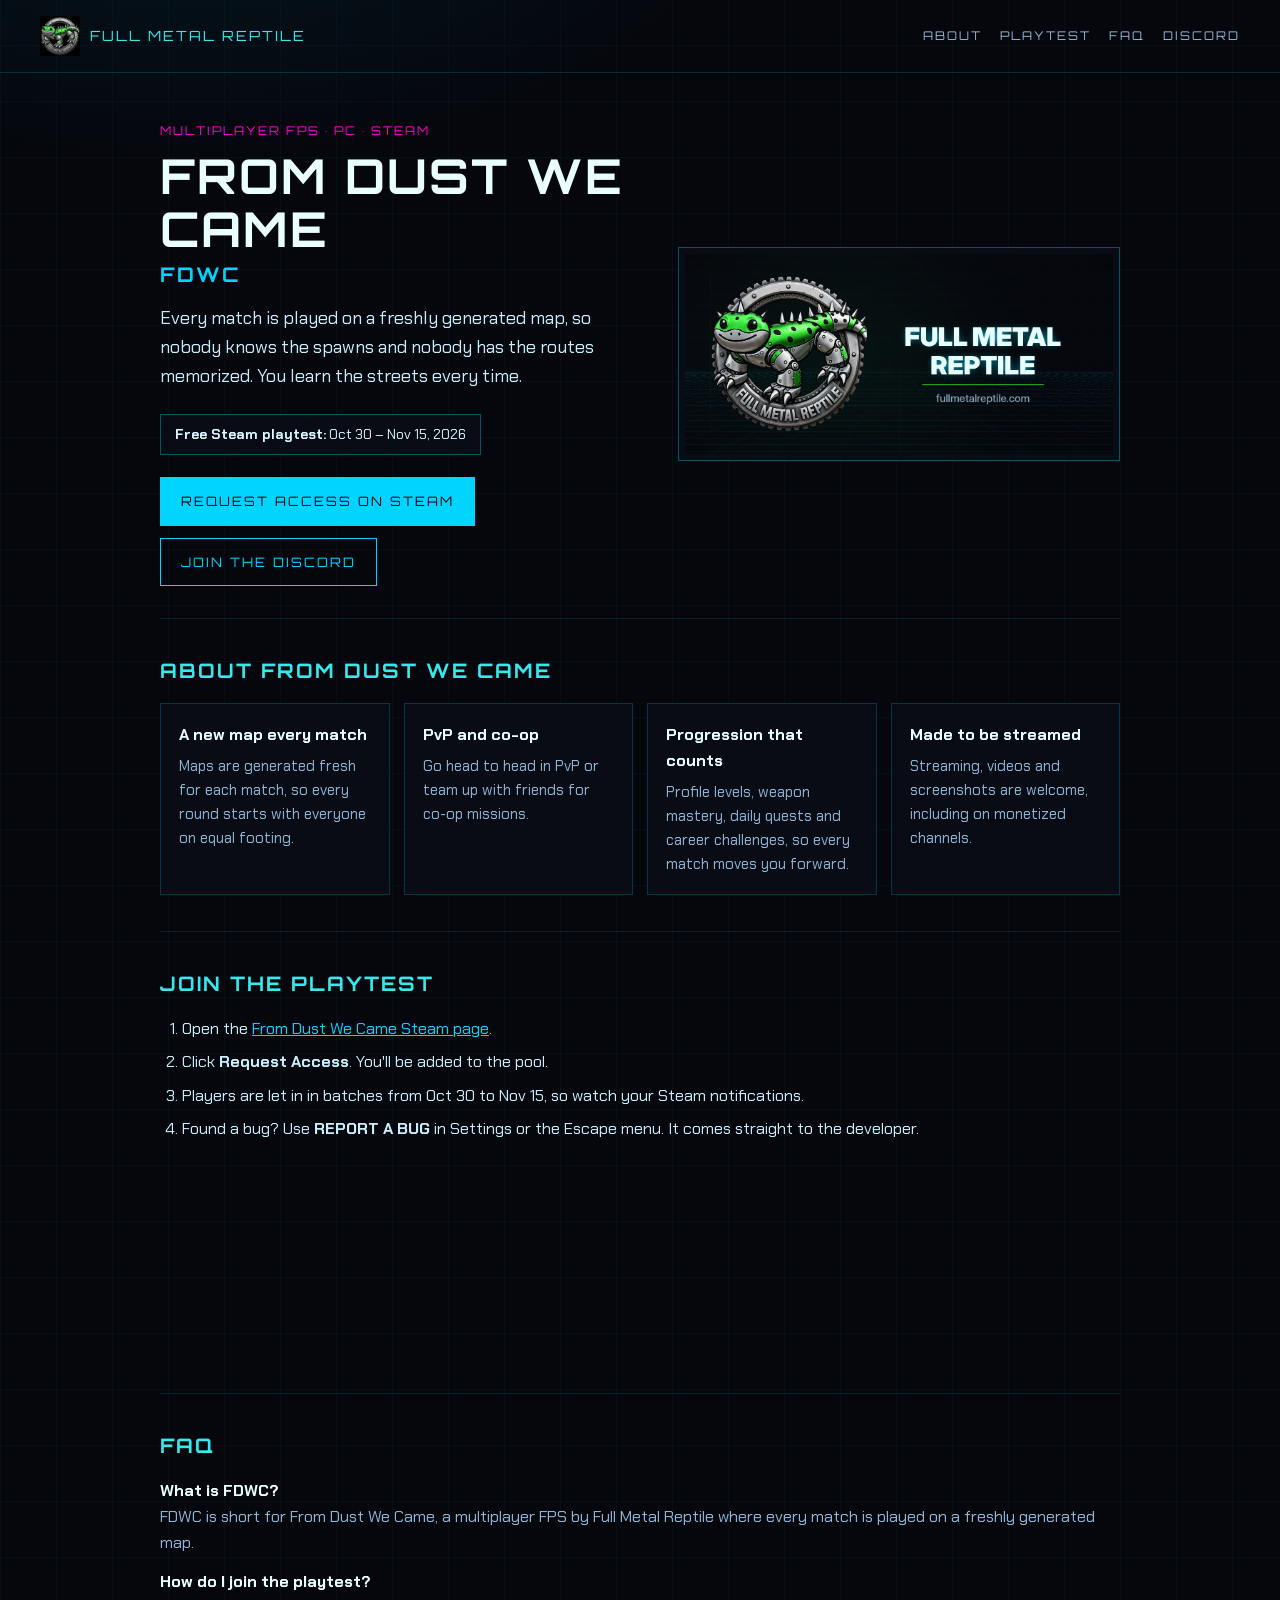
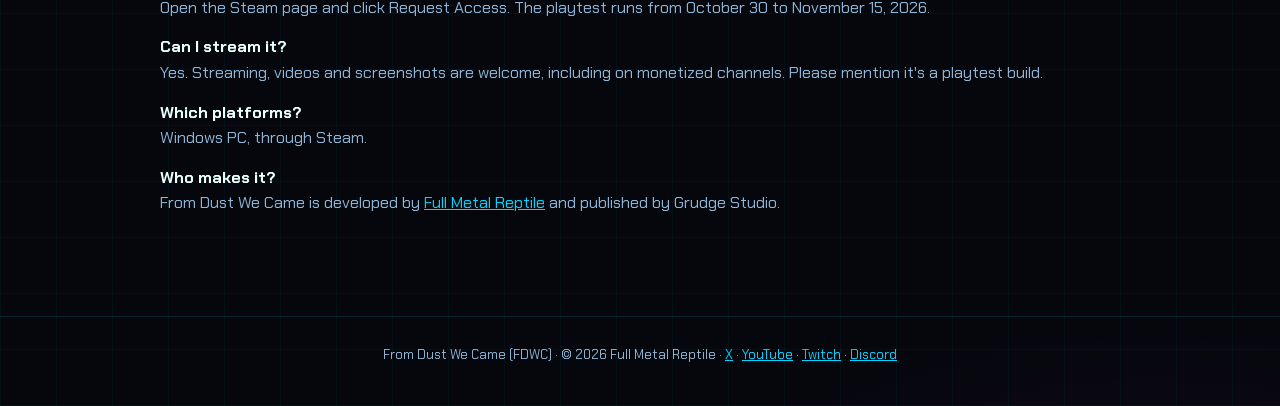
==== from-dust-we-came/index.html @ eb2234e9 "Add From Dust We Came (FDWC) game page" ====
<!DOCTYPE html>
<html lang="en">
<head>
  <meta charset="UTF-8">
  <meta name="viewport" content="width=device-width, initial-scale=1.0">
  <title>From Dust We Came (FDWC) – Multiplayer FPS | Free Steam Playtest</title>
  <meta name="description" content="From Dust We Came (FDWC) is a multiplayer FPS by Full Metal Reptile where every match is played on a freshly generated map. PvP, co-op missions and deep progression. Free Steam playtest Oct 30 – Nov 15, 2026.">
  <link rel="canonical" href="https://fullmetalreptile.com/from-dust-we-came/">
  <link rel="icon" type="image/x-icon" href="/favicon.ico" sizes="16x16 32x32 48x48 64x64">
  <link rel="icon" type="image/png" href="/icon-192.png" sizes="192x192">
  <link rel="apple-touch-icon" href="/apple-touch-icon.png">
  <meta name="theme-color" content="#0055cc">

  <meta property="og:type" content="website">
  <meta property="og:site_name" content="Full Metal Reptile">
  <meta property="og:title" content="From Dust We Came (FDWC) – multiplayer FPS, new map every match">
  <meta property="og:description" content="Every match is played on a freshly generated map, so nobody knows the spawns. Free Steam playtest Oct 30 – Nov 15.">
  <meta property="og:url" content="https://fullmetalreptile.com/from-dust-we-came/">
  <meta property="og:image" content="https://cdn.cloudflare.steamstatic.com/steam/apps/5447690/header.jpg">
  <meta property="og:image:alt" content="From Dust We Came key art">
  <meta name="twitter:card" content="summary_large_image">
  <meta name="twitter:site" content="@FullMetalRep">
  <meta name="twitter:title" content="From Dust We Came (FDWC) – multiplayer FPS">
  <meta name="twitter:description" content="New map every match. Free Steam playtest Oct 30 – Nov 15.">
  <meta name="twitter:image" content="https://cdn.cloudflare.steamstatic.com/steam/apps/5447690/header.jpg">

  <link rel="preconnect" href="https://fonts.googleapis.com">
  <link rel="preconnect" href="https://fonts.gstatic.com" crossorigin>
  <link href="https://fonts.googleapis.com/css2?family=Orbitron:wght@700&family=Chakra+Petch:wght@400;700&display=swap" rel="stylesheet">

  <script type="application/ld+json">
  {
    "@context": "https://schema.org",
    "@graph": [
      {
        "@type": "VideoGame",
        "@id": "https://fullmetalreptile.com/from-dust-we-came/#game",
        "name": "From Dust We Came",
        "alternateName": ["FDWC", "From Dust We Came FPS"],
        "url": "https://fullmetalreptile.com/from-dust-we-came/",
        "description": "A multiplayer first-person shooter where every match is played on a freshly generated map. PvP, co-op missions and progression with profile levels, weapon mastery, daily quests and career challenges.",
        "image": "https://cdn.cloudflare.steamstatic.com/steam/apps/5447690/header.jpg",
        "genre": ["First-person shooter", "Multiplayer", "Indie"],
        "gamePlatform": "PC",
        "operatingSystem": "Windows",
        "applicationCategory": "Game",
        "playMode": ["MultiPlayer", "CoOp"],
        "author": { "@id": "https://fullmetalreptile.com/#org" },
        "publisher": { "@type": "Organization", "name": "Grudge Studio" },
        "sameAs": ["https://store.steampowered.com/app/5447690/"],
        "offers": {
          "@type": "Offer",
          "url": "https://store.steampowered.com/app/5447690/",
          "availability": "https://schema.org/PreOrder",
          "category": "Free playtest"
        }
      },
      {
        "@type": "Organization",
        "@id": "https://fullmetalreptile.com/#org",
        "name": "Full Metal Reptile",
        "url": "https://fullmetalreptile.com/",
        "logo": "https://fullmetalreptile.com/icon-512.png"
      },
      {
        "@type": "FAQPage",
        "mainEntity": [
          {
            "@type": "Question",
            "name": "What is FDWC?",
            "acceptedAnswer": { "@type": "Answer", "text": "FDWC is short for From Dust We Came, a multiplayer FPS by Full Metal Reptile where every match is played on a freshly generated map." }
          },
          {
            "@type": "Question",
            "name": "How do I join the From Dust We Came playtest?",
            "acceptedAnswer": { "@type": "Answer", "text": "Open the From Dust We Came Steam page and click Request Access. Players are let in in batches during the playtest, which runs from October 30 to November 15, 2026." }
          },
          {
            "@type": "Question",
            "name": "Can I stream the playtest?",
            "acceptedAnswer": { "@type": "Answer", "text": "Yes. Streaming, videos and screenshots are welcome, including on monetized channels. Please mention that it is a playtest build." }
          }
        ]
      }
    ]
  }
  </script>

  <style>
    :root { --bg:#05070d; --panel:rgba(10,14,22,.85); --cyan:#00d4ff; --cyan-soft:#36e9ed; --dim:#8fb6d6; --magenta:#ff00cc; }
    * { margin:0; padding:0; box-sizing:border-box; }
    html { scroll-behavior:smooth; }
    body { font-family:'Chakra Petch','Segoe UI',system-ui,sans-serif; background:var(--bg); color:#d8f6ff; line-height:1.6;
      background-image:
        radial-gradient(1000px 600px at 15% -10%, rgba(0,212,255,.09), transparent 60%),
        radial-gradient(900px 500px at 90% 110%, rgba(255,0,204,.06), transparent 60%),
        repeating-linear-gradient(0deg, rgba(0,212,255,.04) 0 1px, transparent 1px 56px),
        repeating-linear-gradient(90deg, rgba(0,212,255,.04) 0 1px, transparent 1px 56px); }
    a { color:var(--cyan); }
    *:focus-visible { outline:2.5px solid var(--magenta); outline-offset:2.5px; }
    h1,h2,.kicker,.btn,nav a { font-family:'Orbitron','Chakra Petch',sans-serif; letter-spacing:2px; text-transform:uppercase; }
    nav { display:flex; align-items:center; justify-content:space-between; gap:16px; padding:16px clamp(16px,4vw,40px); border-bottom:1px solid rgba(0,212,255,.18); }
    nav .brand { display:flex; align-items:center; gap:10px; text-decoration:none; color:var(--cyan-soft); font-size:14px; }
    nav .brand img { width:40px; height:40px; }
    nav .links { display:flex; gap:18px; flex-wrap:wrap; }
    nav .links a { color:var(--dim); text-decoration:none; font-size:12px; }
    nav .links a:hover { color:var(--cyan); }
    main { max-width:1040px; margin:0 auto; padding:0 clamp(16px,4vw,40px) 64px; }
    .hero { display:grid; grid-template-columns:minmax(0,1.1fr) minmax(0,1fr); gap:32px; align-items:center; padding:48px 0 32px; }
    .kicker { color:var(--magenta); font-size:12px; margin-bottom:10px; }
    h1 { font-size:clamp(28px,5vw,48px); line-height:1.1; color:#eaffff; margin-bottom:6px; }
    h1 small { display:block; font-size:.42em; color:var(--cyan); margin-top:8px; }
    .lede { font-size:18px; color:#c9eefb; margin:18px 0 24px; }
    .dates { display:inline-block; border:1px solid rgba(0,212,255,.35); background:var(--panel); padding:8px 14px; font-size:14px; margin-bottom:22px; }
    .btns { display:flex; gap:12px; flex-wrap:wrap; }
    .btn { display:inline-block; padding:13px 20px; font-size:13px; text-decoration:none; border:1.5px solid var(--cyan); color:#05070d; background:var(--cyan); }
    .btn.alt { background:transparent; color:var(--cyan); }
    .btn:hover { filter:brightness(1.15); }
    .art { border:1px solid rgba(0,212,255,.35); background:var(--panel); padding:6px; }
    .art img { display:block; width:100%; height:auto; aspect-ratio:460/215; object-fit:cover; }
    section { padding:36px 0; border-top:1px solid rgba(0,212,255,.12); }
    h2 { font-size:20px; color:var(--cyan-soft); margin-bottom:16px; }
    .grid { display:grid; grid-template-columns:repeat(auto-fit,minmax(220px,1fr)); gap:14px; }
    .card { background:var(--panel); border:1px solid rgba(0,212,255,.2); padding:18px; }
    .card h3 { font-size:16px; color:#eaffff; margin-bottom:6px; }
    .card p { color:var(--dim); font-size:15px; }
    ol.steps { padding-left:22px; color:#c9eefb; }
    ol.steps li { margin-bottom:8px; }
    .widget { margin-top:18px; max-width:646px; }
    .widget iframe { width:100%; height:190px; border:0; }
    dl dt { color:#eaffff; font-weight:700; margin-top:14px; }
    dl dd { color:var(--dim); }
    footer { text-align:center; color:var(--dim); font-size:13px; padding:28px 16px 40px; border-top:1px solid rgba(0,212,255,.12); }
    @media (max-width:760px) { .hero { grid-template-columns:1fr; padding-top:28px; } .art { order:-1; } }
  </style>
</head>
<body>
  <nav aria-label="Main">
    <a class="brand" href="/"><img src="/icon-192.png" alt="" width="40" height="40">Full Metal Reptile</a>
    <div class="links">
      <a href="#about">About</a>
      <a href="#playtest">Playtest</a>
      <a href="#faq">FAQ</a>
      <a href="https://discord.gg/9vWQvTC7gr" rel="noopener">Discord</a>
    </div>
  </nav>

  <main>
    <header class="hero">
      <div>
        <p class="kicker">Multiplayer FPS · PC · Steam</p>
        <h1>From Dust We Came<small>FDWC</small></h1>
        <p class="lede">Every match is played on a freshly generated map, so nobody knows the spawns and nobody has the routes memorized. You learn the streets every time.</p>
        <p class="dates"><strong>Free Steam playtest:</strong> Oct 30 – Nov 15, 2026</p>
        <div class="btns">
          <a class="btn" href="https://store.steampowered.com/app/5447690/" rel="noopener">Request access on Steam</a>
          <a class="btn alt" href="https://discord.gg/9vWQvTC7gr" rel="noopener">Join the Discord</a>
        </div>
      </div>
      <div class="art">
        <img src="https://cdn.cloudflare.steamstatic.com/steam/apps/5447690/header.jpg" alt="From Dust We Came key art" width="460" height="215" onerror="this.onerror=null;this.src='/og-image.png'">
      </div>
    </header>

    <section id="about" aria-labelledby="about-h">
      <h2 id="about-h">About From Dust We Came</h2>
      <div class="grid">
        <div class="card"><h3>A new map every match</h3><p>Maps are generated fresh for each match, so every round starts with everyone on equal footing.</p></div>
        <div class="card"><h3>PvP and co-op</h3><p>Go head to head in PvP or team up with friends for co-op missions.</p></div>
        <div class="card"><h3>Progression that counts</h3><p>Profile levels, weapon mastery, daily quests and career challenges, so every match moves you forward.</p></div>
        <div class="card"><h3>Made to be streamed</h3><p>Streaming, videos and screenshots are welcome, including on monetized channels.</p></div>
      </div>
    </section>

    <section id="playtest" aria-labelledby="playtest-h">
      <h2 id="playtest-h">Join the playtest</h2>
      <ol class="steps">
        <li>Open the <a href="https://store.steampowered.com/app/5447690/" rel="noopener">From Dust We Came Steam page</a>.</li>
        <li>Click <strong>Request Access</strong>. You'll be added to the pool.</li>
        <li>Players are let in in batches from Oct 30 to Nov 15, so watch your Steam notifications.</li>
        <li>Found a bug? Use <strong>REPORT A BUG</strong> in Settings or the Escape menu. It comes straight to the developer.</li>
      </ol>
      <div class="widget">
        <iframe src="https://store.steampowered.com/widget/5447690/" title="From Dust We Came on Steam" loading="lazy"></iframe>
      </div>
    </section>

    <section id="faq" aria-labelledby="faq-h">
      <h2 id="faq-h">FAQ</h2>
      <dl>
        <dt>What is FDWC?</dt>
        <dd>FDWC is short for From Dust We Came, a multiplayer FPS by Full Metal Reptile where every match is played on a freshly generated map.</dd>
        <dt>How do I join the playtest?</dt>
        <dd>Open the Steam page and click Request Access. The playtest runs from October 30 to November 15, 2026.</dd>
        <dt>Can I stream it?</dt>
        <dd>Yes. Streaming, videos and screenshots are welcome, including on monetized channels. Please mention it's a playtest build.</dd>
        <dt>Which platforms?</dt>
        <dd>Windows PC, through Steam.</dd>
        <dt>Who makes it?</dt>
        <dd>From Dust We Came is developed by <a href="/">Full Metal Reptile</a> and published by Grudge Studio.</dd>
      </dl>
    </section>
  </main>

  <footer>
    From Dust We Came (FDWC) · © 2026 Full Metal Reptile ·
    <a href="https://x.com/FullMetalRep" rel="noopener">X</a> ·
    <a href="https://www.youtube.com/@FullMetalReptile" rel="noopener">YouTube</a> ·
    <a href="https://www.twitch.tv/fullmetalreptile" rel="noopener">Twitch</a> ·
    <a href="https://discord.gg/9vWQvTC7gr" rel="noopener">Discord</a>
  </footer>
</body>
</html>
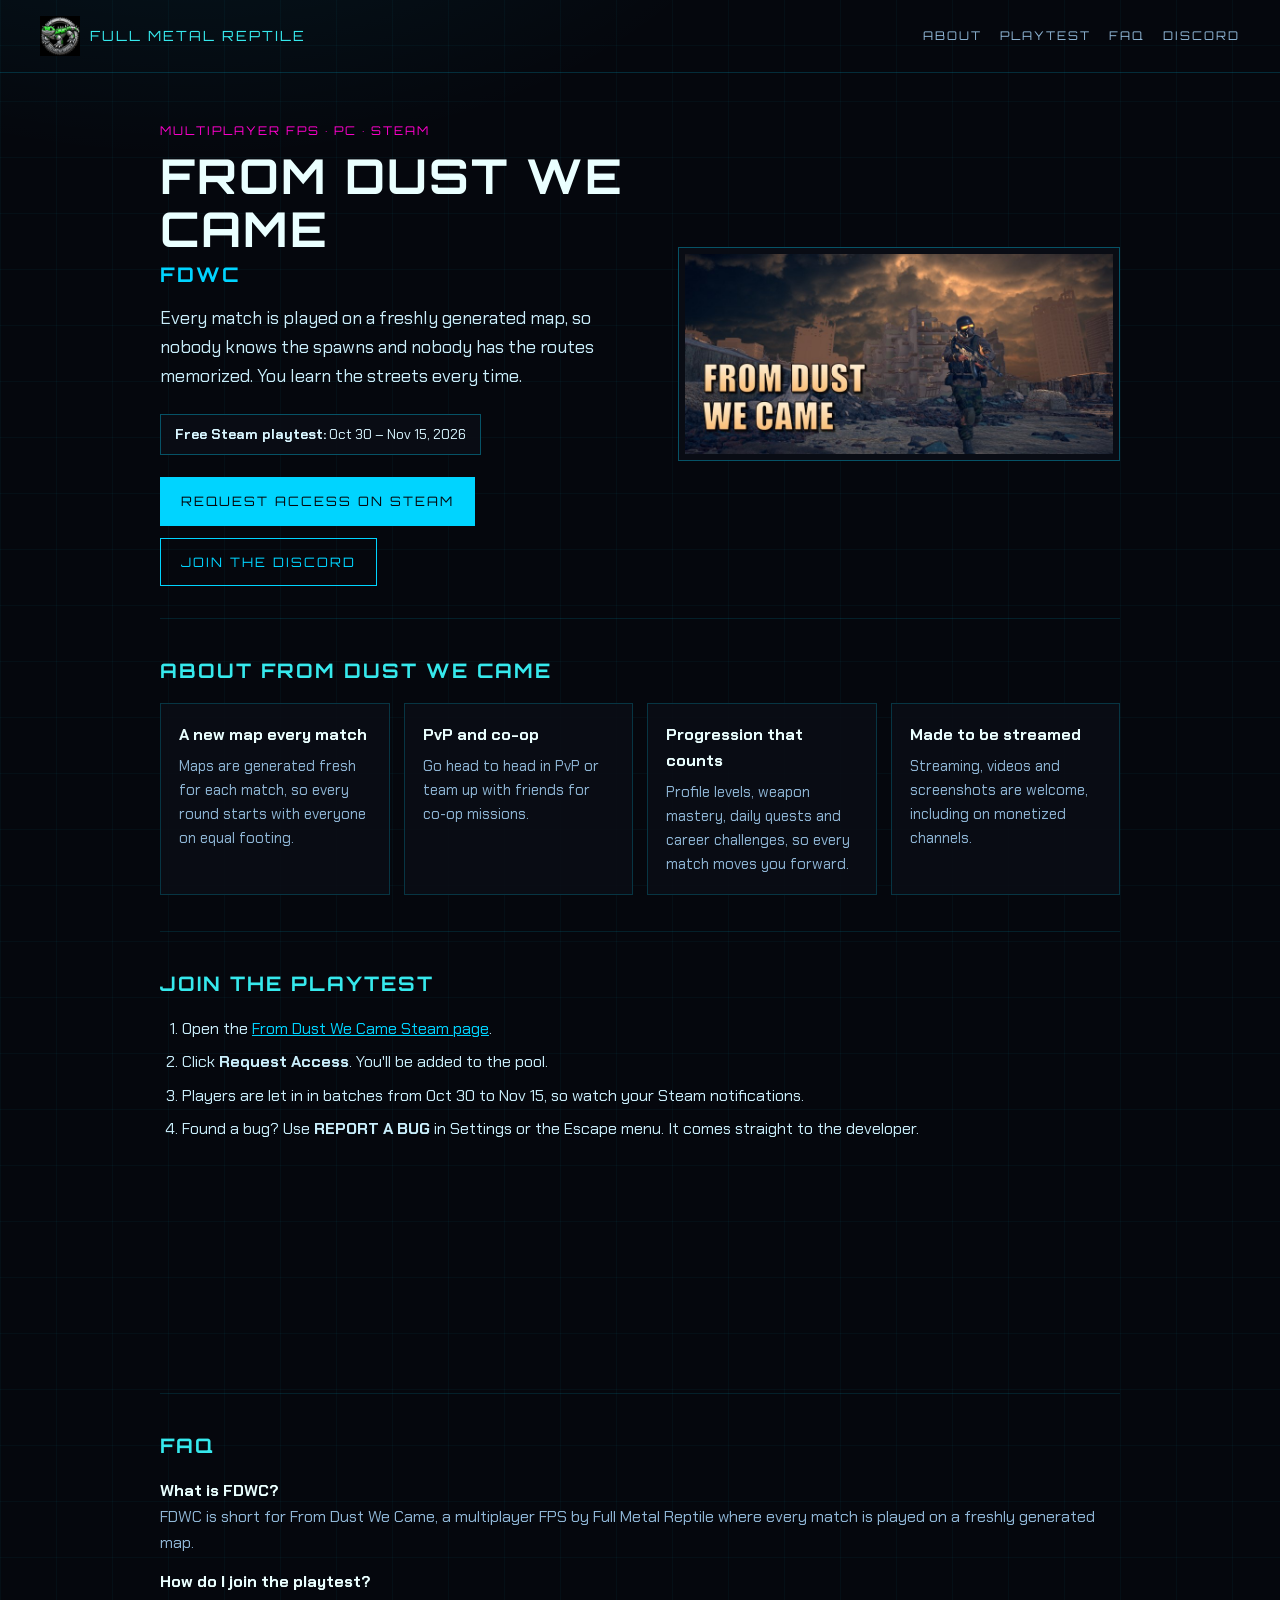
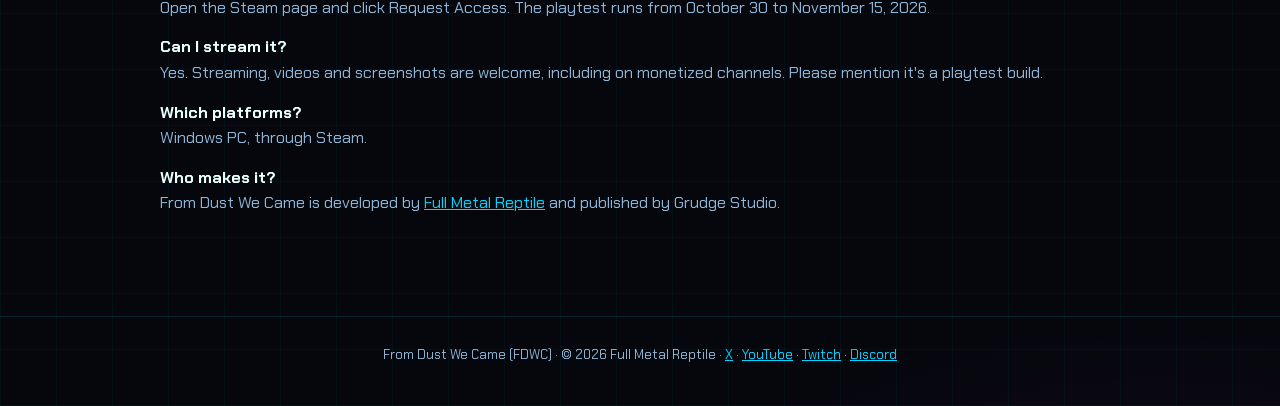
==== commit b62d9502: "Steam art on the game page" ====
--- a/from-dust-we-came/index.html
+++ b/from-dust-we-came/index.html
@@ -16,13 +16,15 @@
   <meta property="og:title" content="From Dust We Came (FDWC) – multiplayer FPS, new map every match">
   <meta property="og:description" content="Every match is played on a freshly generated map, so nobody knows the spawns. Free Steam playtest Oct 30 – Nov 15.">
   <meta property="og:url" content="https://fullmetalreptile.com/from-dust-we-came/">
-  <meta property="og:image" content="https://cdn.cloudflare.steamstatic.com/steam/apps/5447690/header.jpg">
+  <meta property="og:image" content="https://fullmetalreptile.com/from-dust-we-came/fdwc-og.jpg">
+  <meta property="og:image:width" content="1200">
+  <meta property="og:image:height" content="630">
   <meta property="og:image:alt" content="From Dust We Came key art">
   <meta name="twitter:card" content="summary_large_image">
   <meta name="twitter:site" content="@FullMetalRep">
   <meta name="twitter:title" content="From Dust We Came (FDWC) – multiplayer FPS">
   <meta name="twitter:description" content="New map every match. Free Steam playtest Oct 30 – Nov 15.">
-  <meta name="twitter:image" content="https://cdn.cloudflare.steamstatic.com/steam/apps/5447690/header.jpg">
+  <meta name="twitter:image" content="https://fullmetalreptile.com/from-dust-we-came/fdwc-og.jpg">
 
   <link rel="preconnect" href="https://fonts.googleapis.com">
   <link rel="preconnect" href="https://fonts.gstatic.com" crossorigin>
@@ -39,7 +41,7 @@
         "alternateName": ["FDWC", "From Dust We Came FPS"],
         "url": "https://fullmetalreptile.com/from-dust-we-came/",
         "description": "A multiplayer first-person shooter where every match is played on a freshly generated map. PvP, co-op missions and progression with profile levels, weapon mastery, daily quests and career challenges.",
-        "image": "https://cdn.cloudflare.steamstatic.com/steam/apps/5447690/header.jpg",
+        "image": "https://fullmetalreptile.com/from-dust-we-came/fdwc-header.jpg",
         "genre": ["First-person shooter", "Multiplayer", "Indie"],
         "gamePlatform": "PC",
         "operatingSystem": "Windows",
@@ -117,7 +119,7 @@
     .btn.alt { background:transparent; color:var(--cyan); }
     .btn:hover { filter:brightness(1.15); }
     .art { border:1px solid rgba(0,212,255,.35); background:var(--panel); padding:6px; }
-    .art img { display:block; width:100%; height:auto; aspect-ratio:460/215; object-fit:cover; }
+    .art img { display:block; width:100%; height:auto; aspect-ratio:920/430; object-fit:cover; }
     section { padding:36px 0; border-top:1px solid rgba(0,212,255,.12); }
     h2 { font-size:20px; color:var(--cyan-soft); margin-bottom:16px; }
     .grid { display:grid; grid-template-columns:repeat(auto-fit,minmax(220px,1fr)); gap:14px; }
@@ -158,7 +160,7 @@
         </div>
       </div>
       <div class="art">
-        <img src="https://cdn.cloudflare.steamstatic.com/steam/apps/5447690/header.jpg" alt="From Dust We Came key art" width="460" height="215" onerror="this.onerror=null;this.src='/og-image.png'">
+        <img src="/from-dust-we-came/fdwc-header.jpg" alt="From Dust We Came key art" width="920" height="430" fetchpriority="high">
       </div>
     </header>
 
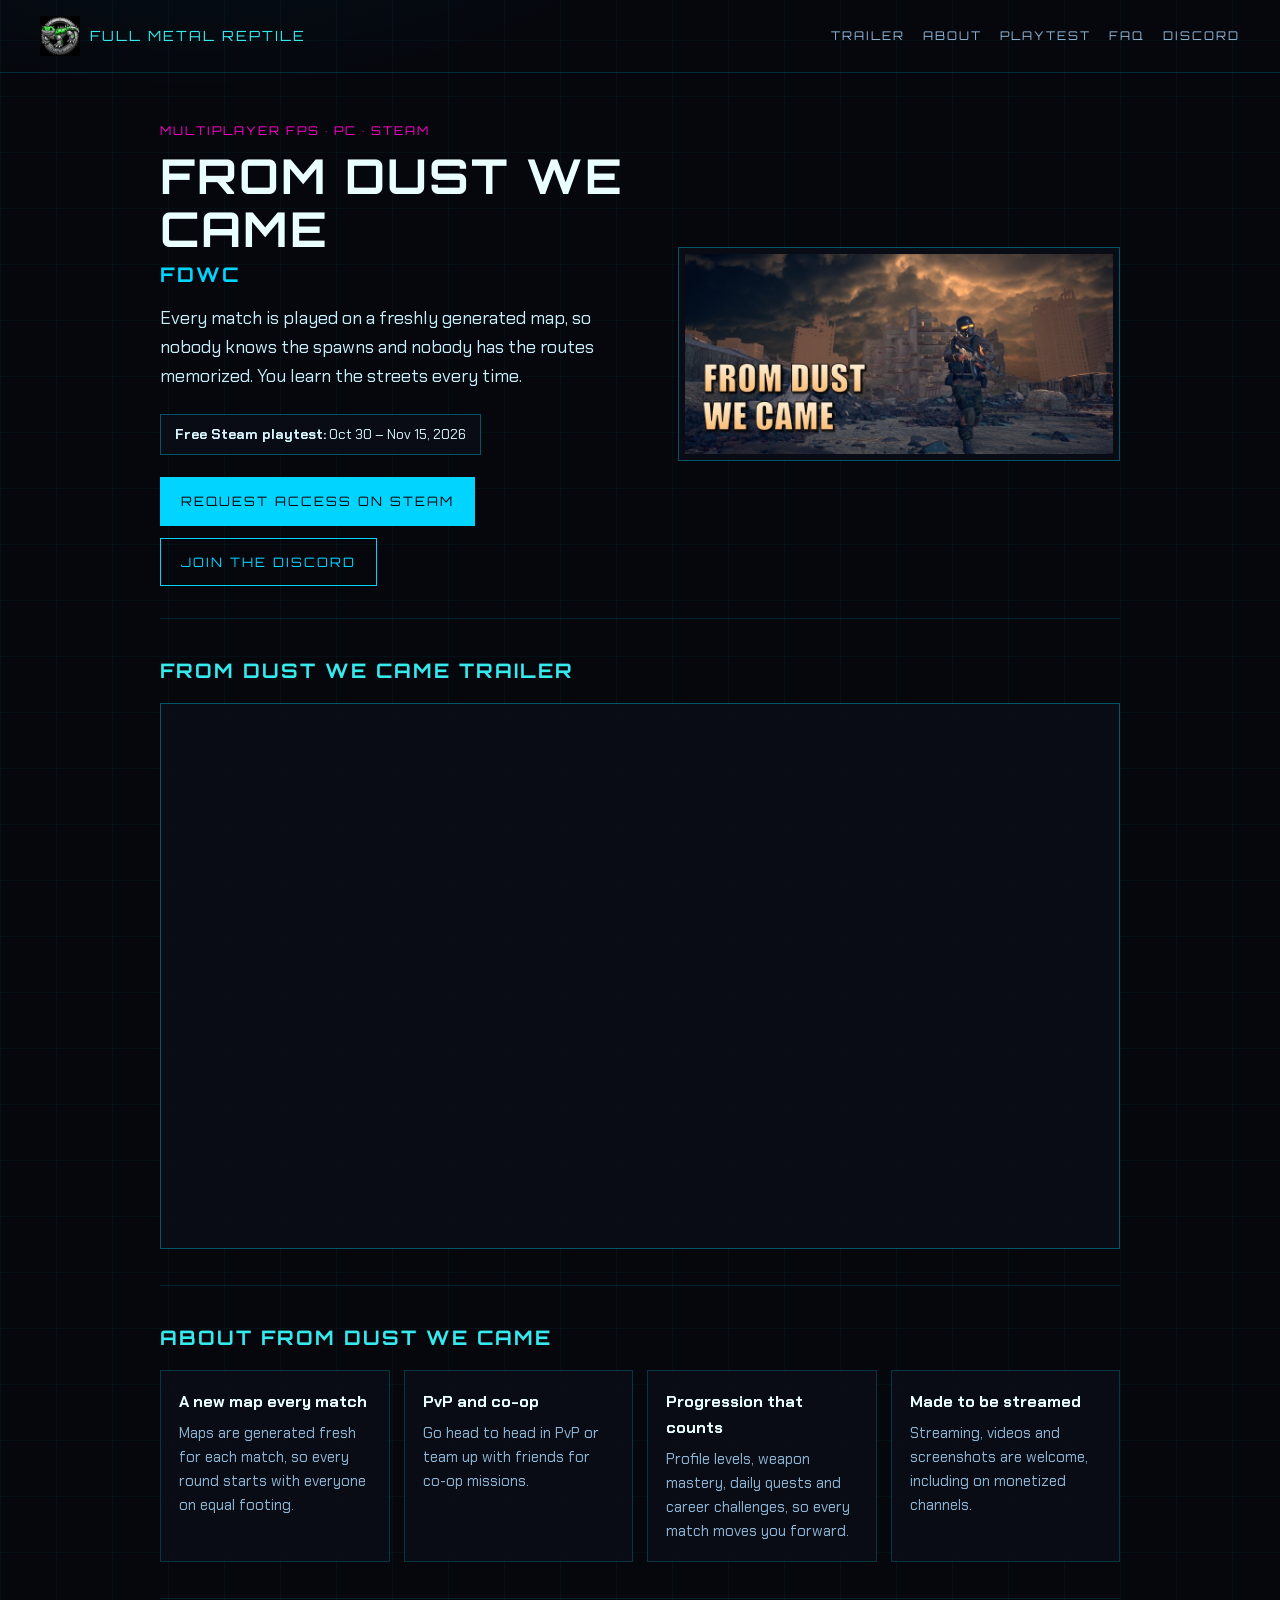
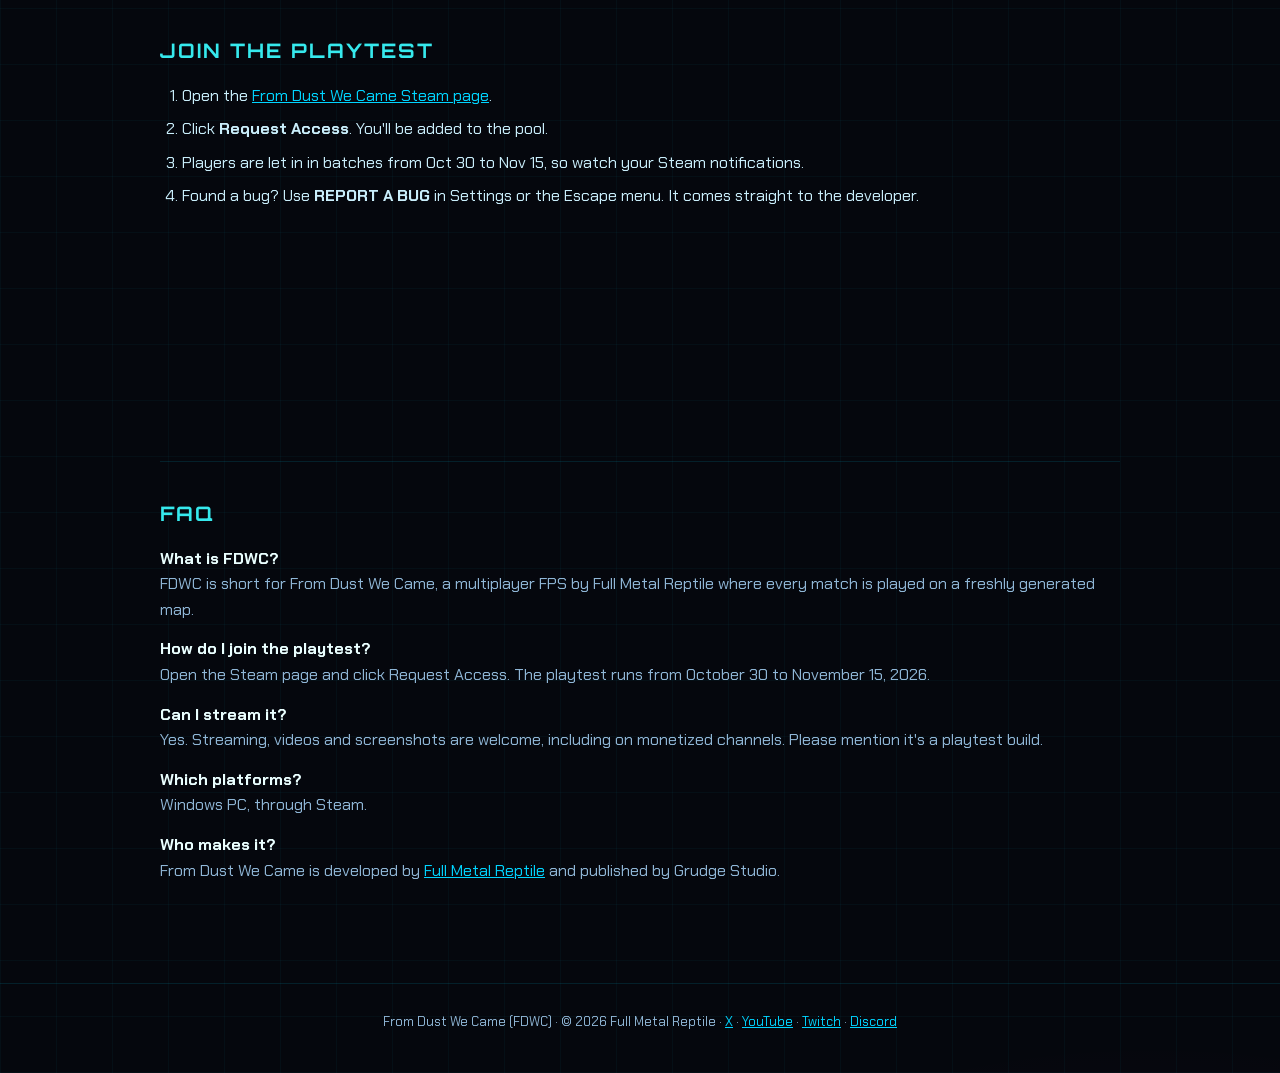
==== commit acc948fa: "Add the trailer to the game page The From Dust We Came trailer is embedded under the header, with Vi" ====
--- a/from-dust-we-came/index.html
+++ b/from-dust-we-came/index.html
@@ -50,12 +50,25 @@
         "author": { "@id": "https://fullmetalreptile.com/#org" },
         "publisher": { "@type": "Organization", "name": "Grudge Studio" },
         "sameAs": ["https://store.steampowered.com/app/5447690/"],
+        "trailer": { "@id": "https://fullmetalreptile.com/from-dust-we-came/#trailer" },
         "offers": {
           "@type": "Offer",
           "url": "https://store.steampowered.com/app/5447690/",
           "availability": "https://schema.org/PreOrder",
           "category": "Free playtest"
         }
+      },
+      {
+        "@type": "VideoObject",
+        "@id": "https://fullmetalreptile.com/from-dust-we-came/#trailer",
+        "name": "From Dust We Came | Trailer",
+        "description": "The official trailer for From Dust We Came (FDWC), a free-to-play multiplayer FPS by Full Metal Reptile where the map is brand new every match. PvP, co-op missions against machine hordes, clans.",
+        "thumbnailUrl": ["https://i.ytimg.com/vi/dNgE8xQmhI0/maxresdefault.jpg", "https://i.ytimg.com/vi/dNgE8xQmhI0/hqdefault.jpg"],
+        "uploadDate": "2026-11-02T21:41:27+00:00",
+        "duration": "PT1M48S",
+        "embedUrl": "https://www.youtube.com/embed/dNgE8xQmhI0",
+        "url": "https://www.youtube.com/watch?v=dNgE8xQmhI0",
+        "publisher": { "@id": "https://fullmetalreptile.com/#org" }
       },
       {
         "@type": "Organization",
@@ -128,6 +141,8 @@
     .card p { color:var(--dim); font-size:15px; }
     ol.steps { padding-left:22px; color:#c9eefb; }
     ol.steps li { margin-bottom:8px; }
+    .trailer { border:1px solid rgba(0,212,255,.35); background:var(--panel); padding:6px; }
+    .trailer iframe { display:block; width:100%; height:auto; aspect-ratio:16/9; border:0; }
     .widget { margin-top:18px; max-width:646px; }
     .widget iframe { width:100%; height:190px; border:0; }
     dl dt { color:#eaffff; font-weight:700; margin-top:14px; }
@@ -140,6 +155,7 @@
   <nav aria-label="Main">
     <a class="brand" href="/"><img src="/icon-192.png" alt="" width="40" height="40">Full Metal Reptile</a>
     <div class="links">
+      <a href="#trailer">Trailer</a>
       <a href="#about">About</a>
       <a href="#playtest">Playtest</a>
       <a href="#faq">FAQ</a>
@@ -163,6 +179,13 @@
         <img src="/from-dust-we-came/fdwc-header.jpg" alt="From Dust We Came key art" width="920" height="430" fetchpriority="high">
       </div>
     </header>
+
+    <section id="trailer" aria-labelledby="trailer-h">
+      <h2 id="trailer-h">From Dust We Came trailer</h2>
+      <div class="trailer">
+        <iframe src="https://www.youtube.com/embed/dNgE8xQmhI0" title="From Dust We Came | Trailer" allow="accelerometer; clipboard-write; encrypted-media; gyroscope; picture-in-picture; web-share" referrerpolicy="strict-origin-when-cross-origin" allowfullscreen></iframe>
+      </div>
+    </section>
 
     <section id="about" aria-labelledby="about-h">
       <h2 id="about-h">About From Dust We Came</h2>
